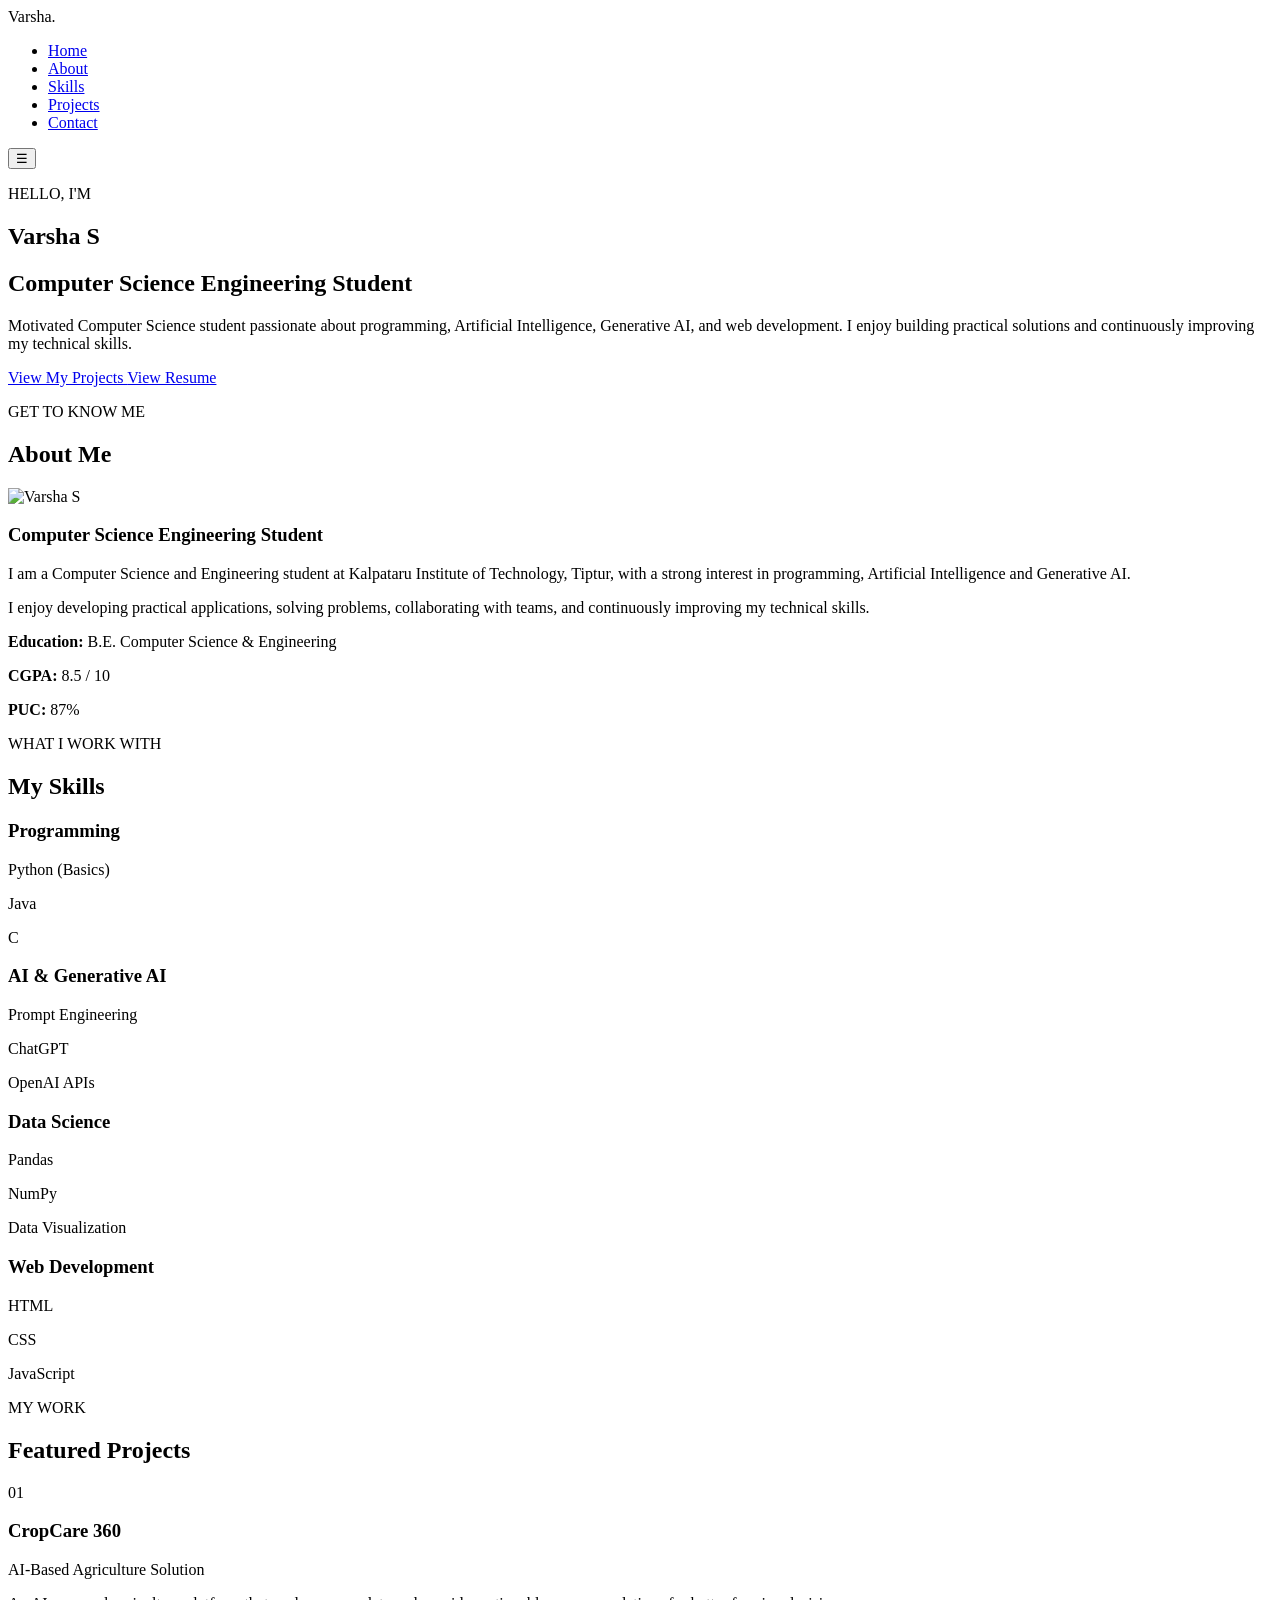
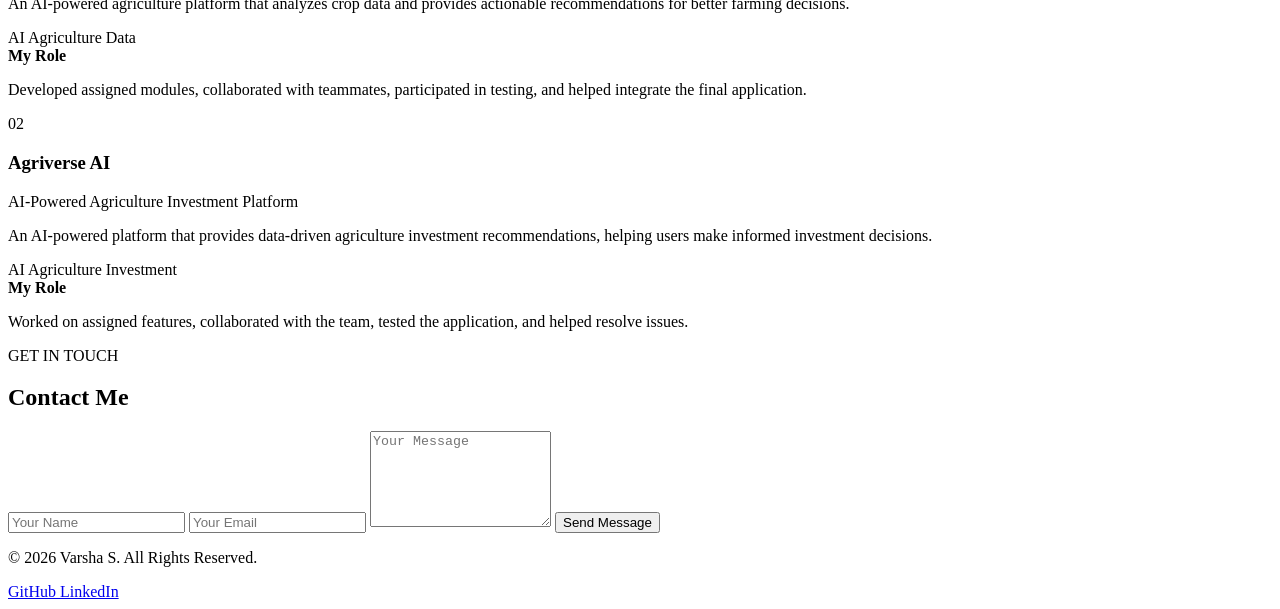
==== index.html @ d412e78b "Rename portfolio_website/index.html to index.html" ====
<!DOCTYPE html>
<html lang="en">

<head>
    <meta charset="UTF-8">
    <meta name="viewport" content="width=device-width, initial-scale=1.0">
    <title>Varsha S | CSE Student</title>
    <link rel="stylesheet" href="style.css">
</head>

<body>

    <!-- =========================
         NAVIGATION
    ========================== -->

    <header>
        <nav class="navbar">

            <div class="logo">
                Varsha<span>.</span>
            </div>

            <ul class="nav-links">
                <li><a href="#home">Home</a></li>
                <li><a href="#about">About</a></li>
                <li><a href="#skills">Skills</a></li>
                <li><a href="#projects">Projects</a></li>
                <li><a href="#contact">Contact</a></li>
            </ul>

            <button id="menu-btn">☰</button>

        </nav>
    </header>


    <!-- =========================
         HOME
    ========================== -->

    <section id="home" class="hero">

        <div class="hero-content">

            <p class="hero-small">
                HELLO, I'M
            </p>

            <h1>
                Varsha <span>S</span>
            </h1>

            <h2>
                Computer Science Engineering Student
            </h2>

            <p>
                Motivated Computer Science student passionate about
                programming, Artificial Intelligence, Generative AI,
                and web development. I enjoy building practical
                solutions and continuously improving my technical skills.
            </p>

            <div class="buttons">

                <a href="#projects" class="btn primary">
                    View My Projects
                </a>

                <a href="./resume/resume.pdf"
                   class="btn secondary"
                   target="_blank">
                    View Resume
                </a>

            </div>

        </div>

    </section>


    <!-- =========================
         ABOUT
    ========================== -->

    <section id="about" class="about">

        <div class="section-title">

            <p>GET TO KNOW ME</p>

            <h2>About Me</h2>

        </div>


        <div class="about-container">

            <div class="about-image">

                <img
                    src="images/profile.jpeg"
                    alt="Varsha S"
                >

            </div>


            <div class="about-content">

                <h3>
                    Computer Science Engineering Student
                </h3>

                <p>
                    I am a Computer Science and Engineering student
                    at Kalpataru Institute of Technology, Tiptur,
                    with a strong interest in programming, Artificial
                    Intelligence and Generative AI.
                </p>

                <p>
                    I enjoy developing practical applications,
                    solving problems, collaborating with teams,
                    and continuously improving my technical skills.
                </p>


                <div class="about-info">

                    <p>
                        <strong>Education:</strong>
                        B.E. Computer Science & Engineering
                    </p>

                    <p>
                        <strong>CGPA:</strong>
                        8.5 / 10
                    </p>

                    <p>
                        <strong>PUC:</strong>
                        87%
                    </p>

                </div>

            </div>

        </div>

    </section>


    <!-- =========================
         SKILLS
    ========================== -->

    <section id="skills">

        <div class="section-title">

            <p>WHAT I WORK WITH</p>

            <h2>My Skills</h2>

        </div>


        <div class="skills-grid">

            <!-- Programming -->

            <div class="skill-card">

                <h3>
                    Programming
                </h3>

                <p>
                    Python (Basics)
                </p>

                <p>
                    Java
                </p>

                <p>
                    C
                </p>

            </div>


            <!-- AI -->

            <div class="skill-card">

                <h3>
                    AI & Generative AI
                </h3>

                <p>
                    Prompt Engineering
                </p>

                <p>
                    ChatGPT
                </p>

                <p>
                    OpenAI APIs
                </p>

            </div>


            <!-- Data Science -->

            <div class="skill-card">

                <h3>
                    Data Science
                </h3>

                <p>
                    Pandas
                </p>

                <p>
                    NumPy
                </p>

                <p>
                    Data Visualization
                </p>

            </div>


            <!-- Web Development -->

            <div class="skill-card">

                <h3>
                    Web Development
                </h3>

                <p>
                    HTML
                </p>

                <p>
                    CSS
                </p>

                <p>
                    JavaScript
                </p>

            </div>

        </div>

    </section>


    <!-- =========================
         PROJECTS
    ========================== -->

    <section id="projects" class="projects">

        <div class="section-title">

            <p>MY WORK</p>

            <h2>Featured Projects</h2>

        </div>


        <div class="projects-grid">


            <!-- =========================
                 PROJECT 1
            ========================== -->

            <div class="project-card">

                <div class="project-number">
                    01
                </div>

                <h3>
                    CropCare 360
                </h3>

                <p class="project-subtitle">
                    AI-Based Agriculture Solution
                </p>

                <p class="project-description">
                    An AI-powered agriculture platform that analyzes
                    crop data and provides actionable recommendations
                    for better farming decisions.
                </p>


                <div class="tags">

                    <span>AI</span>

                    <span>Agriculture</span>

                    <span>Data</span>

                </div>


                <div class="project-role">

                    <strong>
                        My Role
                    </strong>

                    <p>
                        Developed assigned modules, collaborated with
                        teammates, participated in testing, and helped
                        integrate the final application.
                    </p>

                </div>

            </div>


            <!-- =========================
                 PROJECT 2
            ========================== -->

            <div class="project-card">

                <div class="project-number">
                    02
                </div>

                <h3>
                    Agriverse AI
                </h3>

                <p class="project-subtitle">
                    AI-Powered Agriculture Investment Platform
                </p>

                <p class="project-description">
                    An AI-powered platform that provides data-driven
                    agriculture investment recommendations, helping
                    users make informed investment decisions.
                </p>


                <div class="tags">

                    <span>AI</span>

                    <span>Agriculture</span>

                    <span>Investment</span>

                </div>


                <div class="project-role">

                    <strong>
                        My Role
                    </strong>

                    <p>
                        Worked on assigned features, collaborated with
                        the team, tested the application, and helped
                        resolve issues.
                    </p>

                </div>

            </div>


        </div>

    </section>


    <!-- =========================
         CONTACT
    ========================== -->

    <section id="contact">

        <div class="section-title">

            <p>GET IN TOUCH</p>

            <h2>Contact Me</h2>

        </div>


        <div class="contact-container">

            <form id="contact-form" class="contact-form">

                <input
                    type="text"
                    id="name"
                    placeholder="Your Name"
                    required
                >

                <input
                    type="email"
                    id="email"
                    placeholder="Your Email"
                    required
                >

                <textarea
                    id="message"
                    placeholder="Your Message"
                    rows="6"
                    required
                ></textarea>

                <button
                    type="submit"
                    class="btn primary">
                    Send Message
                </button>

                <p id="form-message"></p>

            </form>

        </div>

    </section>


    <!-- =========================
         FOOTER
    ========================== -->

    <footer>

        <p>
            © 2026 Varsha S. All Rights Reserved.
        </p>

        <div class="social-links">

            <a
                href="https://github.com/varshu234"
                target="_blank">
                GitHub
            </a>

            <a
                href="https://linkedin.com/in/varsha-s-9b108a304"
                target="_blank">
                LinkedIn
            </a>

        </div>

    </footer>


    <!-- JavaScript -->

    <script src="script.js"></script>

</body>

</html>
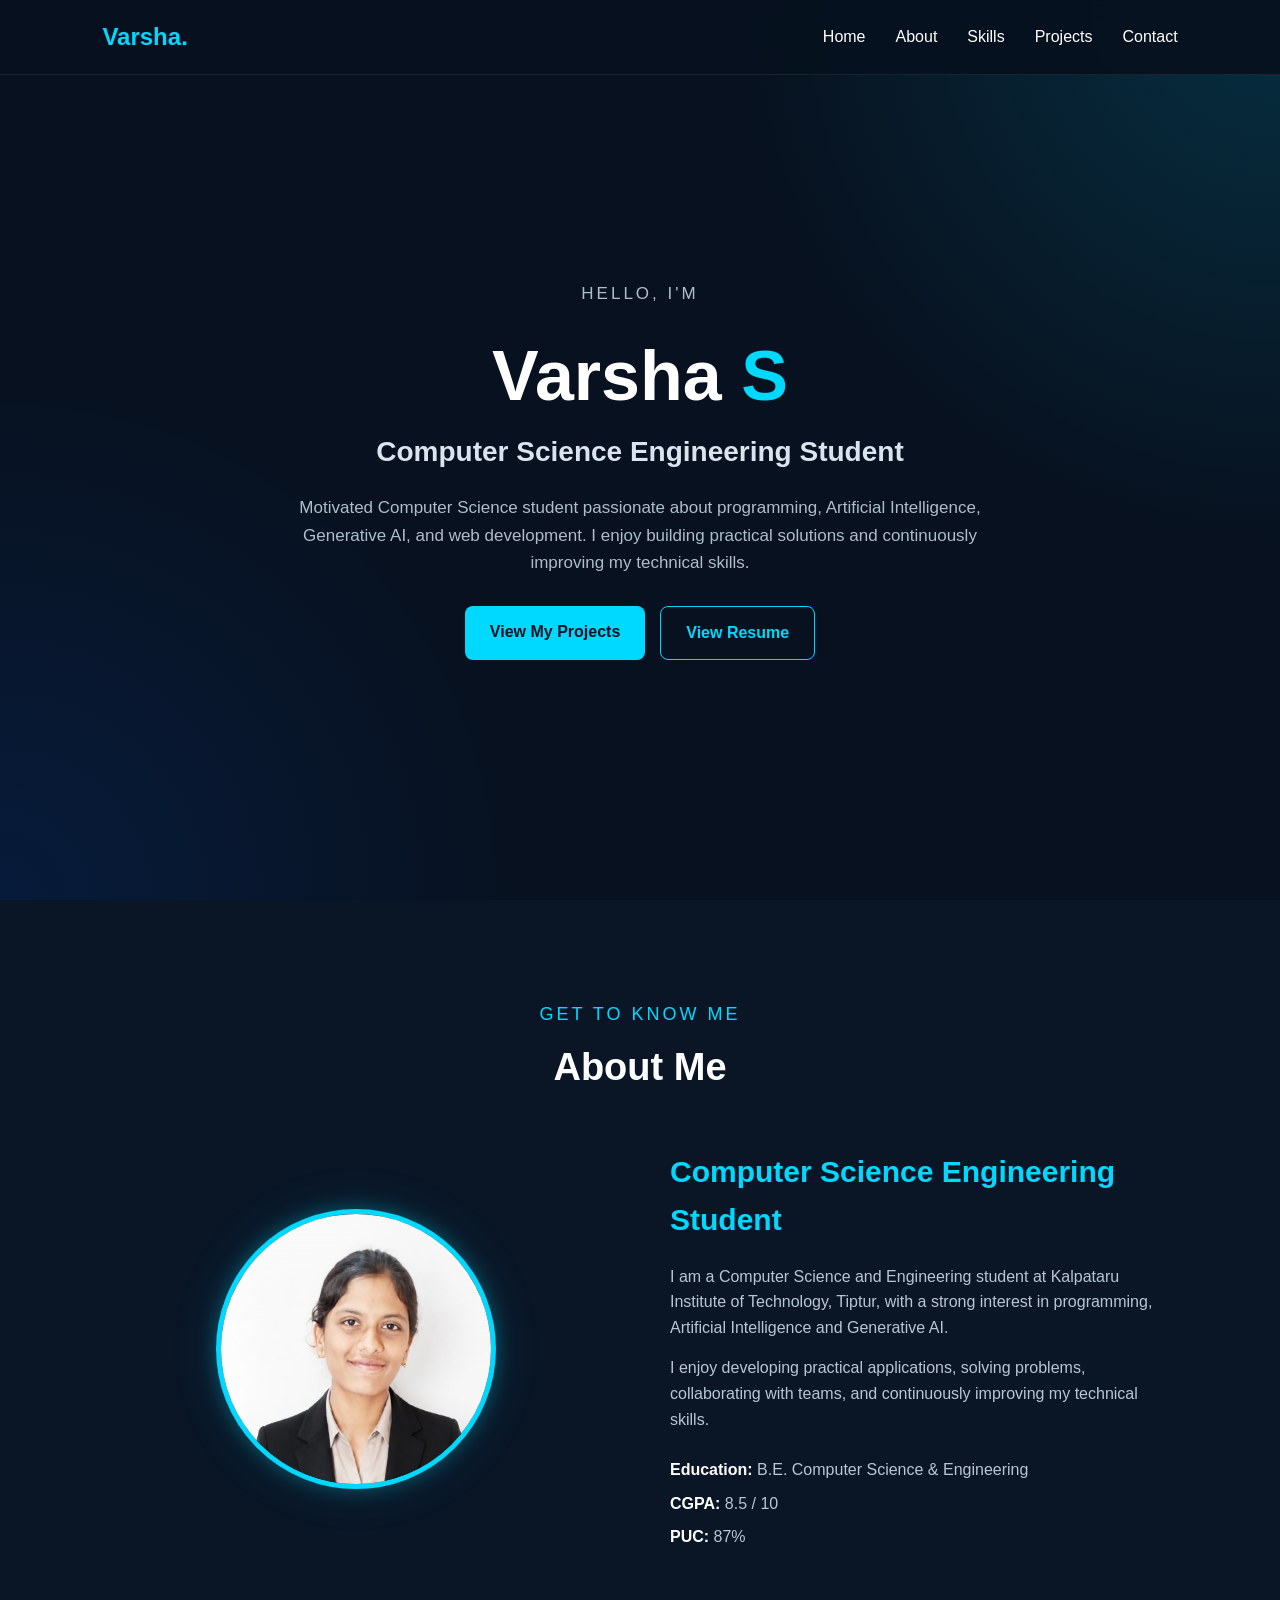
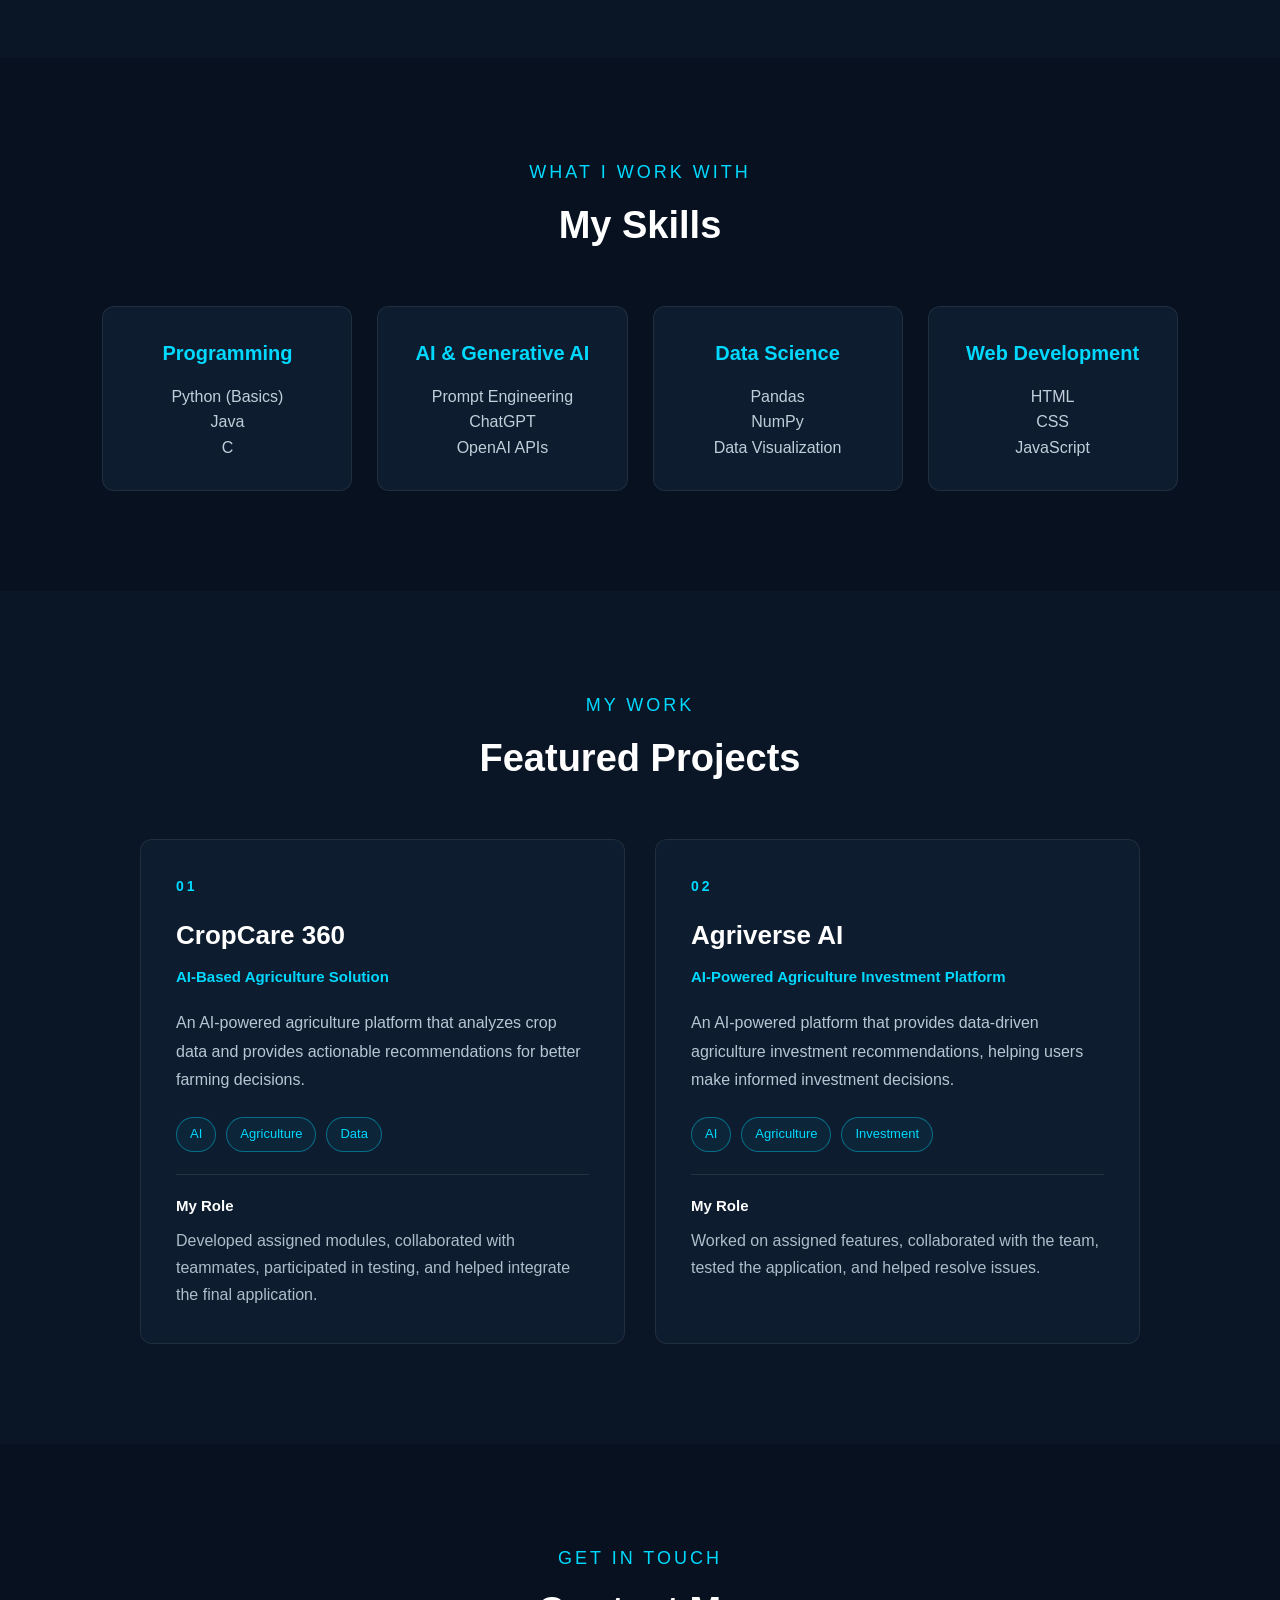
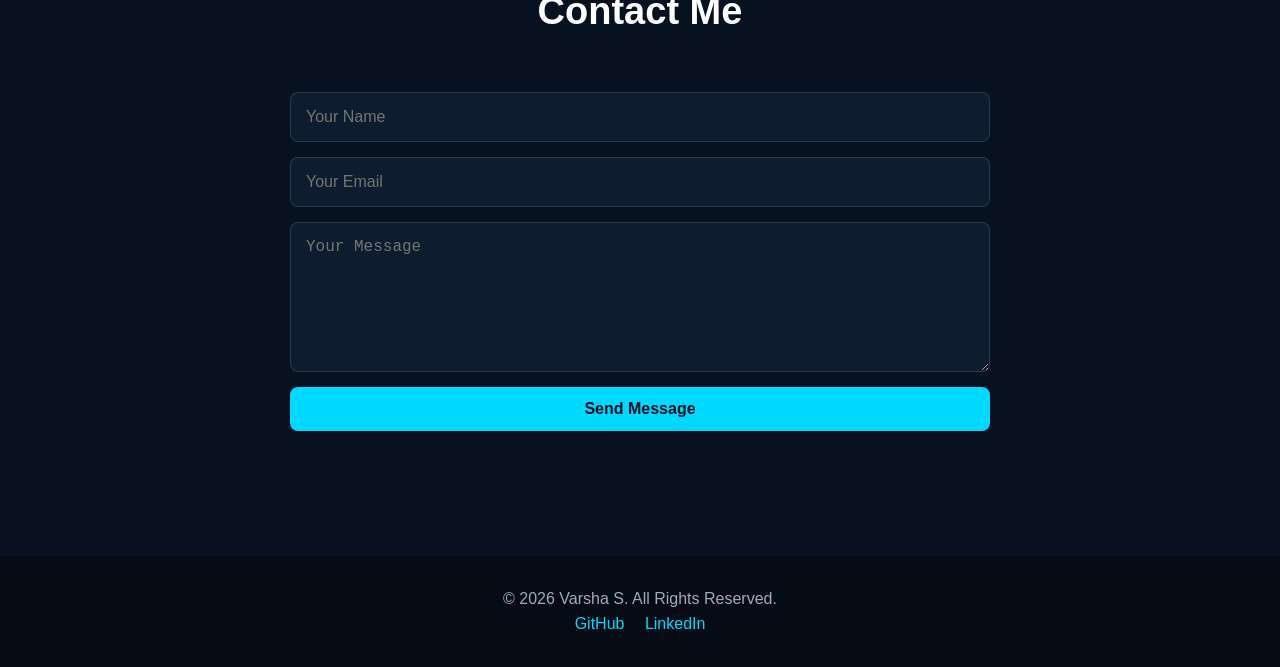
==== commit 503ed4fc: "Update index.html" ====
--- a/index.html
+++ b/index.html
@@ -68,7 +68,7 @@
                     View My Projects
                 </a>
 
-                <a href="./resume/resume.pdf"
+                <a href="./resume.pdf"
                    class="btn secondary"
                    target="_blank">
                     View Resume
--- a/style.css
+++ b/style.css
@@ -0,0 +1,860 @@
+/* =========================
+   RESET
+========================= */
+
+* {
+    margin: 0;
+    padding: 0;
+    box-sizing: border-box;
+}
+
+html {
+    scroll-behavior: smooth;
+}
+
+body {
+    font-family: Arial, Helvetica, sans-serif;
+    background: #07111f;
+    color: #ffffff;
+    line-height: 1.6;
+}
+
+
+/* =========================
+   NAVBAR
+========================= */
+
+.navbar {
+    position: fixed;
+    top: 0;
+    left: 0;
+    width: 100%;
+    z-index: 1000;
+
+    display: flex;
+    justify-content: space-between;
+    align-items: center;
+
+    padding: 18px 8%;
+
+    background: rgba(7, 17, 31, 0.95);
+    backdrop-filter: blur(10px);
+
+    border-bottom: 1px solid rgba(255, 255, 255, 0.08);
+}
+
+.logo {
+    font-size: 24px;
+    font-weight: bold;
+    color: #00d9ff;
+}
+
+.nav-links {
+    display: flex;
+    gap: 30px;
+    list-style: none;
+}
+
+.nav-links a {
+    position: relative;
+
+    color: #ffffff;
+    text-decoration: none;
+    font-size: 16px;
+
+    transition: color 0.3s ease;
+}
+
+.nav-links a:hover {
+    color: #00d9ff;
+}
+
+.nav-links a::after {
+    content: "";
+
+    position: absolute;
+    left: 0;
+    bottom: -5px;
+
+    width: 0;
+    height: 2px;
+
+    background: #00d9ff;
+
+    transition: width 0.3s ease;
+}
+
+.nav-links a:hover::after {
+    width: 100%;
+}
+
+
+/* =========================
+   MENU BUTTON
+========================= */
+
+#menu-btn {
+    display: none;
+
+    background: none;
+    border: none;
+
+    color: #ffffff;
+    font-size: 28px;
+
+    cursor: pointer;
+}
+
+
+/* =========================
+   GENERAL SECTION
+========================= */
+
+section {
+    padding: 100px 8%;
+    scroll-margin-top: 70px;
+}
+
+.section-title {
+    text-align: center;
+    margin-bottom: 50px;
+}
+
+.section-title p {
+    color: #00d9ff;
+    font-size: 18px;
+    letter-spacing: 3px;
+    margin-bottom: 8px;
+}
+
+.section-title h2 {
+    color: #ffffff;
+    font-size: 38px;
+}
+
+
+/* =========================
+   HERO
+========================= */
+
+.hero {
+    min-height: 100vh;
+
+    display: flex;
+    justify-content: center;
+    align-items: center;
+
+    text-align: center;
+
+    padding: 120px 8% 80px;
+
+    background:
+        radial-gradient(
+            circle at top right,
+            rgba(0, 217, 255, 0.15),
+            transparent 35%
+        ),
+        radial-gradient(
+            circle at bottom left,
+            rgba(0, 100, 255, 0.12),
+            transparent 35%
+        );
+}
+
+.hero-content {
+    max-width: 850px;
+
+    animation: fadeUp 1s ease;
+}
+
+.hero-small {
+    color: #00d9ff;
+
+    font-size: 18px;
+
+    letter-spacing: 3px;
+
+    margin-bottom: 15px;
+}
+
+.hero h1 {
+    font-size: 70px;
+
+    line-height: 1.1;
+
+    margin-bottom: 15px;
+}
+
+.hero h1 span {
+    color: #00d9ff;
+}
+
+.hero h2 {
+    font-size: 28px;
+
+    color: #d8e4ee;
+
+    margin-bottom: 20px;
+}
+
+.hero p {
+    max-width: 700px;
+
+    margin: 0 auto 30px;
+
+    color: #aebdca;
+
+    font-size: 17px;
+}
+
+
+/* =========================
+   BUTTONS
+========================= */
+
+.buttons {
+    display: flex;
+
+    justify-content: center;
+
+    gap: 15px;
+
+    flex-wrap: wrap;
+}
+
+.btn {
+    display: inline-block;
+
+    padding: 13px 25px;
+
+    border-radius: 8px;
+
+    text-decoration: none;
+
+    font-weight: bold;
+
+    transition: all 0.3s ease;
+}
+
+.btn.primary {
+    background: #00d9ff;
+
+    color: #07111f;
+}
+
+.btn.primary:hover {
+    transform: translateY(-3px);
+
+    box-shadow:
+        0 10px 25px
+        rgba(0, 217, 255, 0.25);
+}
+
+.btn.secondary {
+    border: 1px solid #00d9ff;
+
+    color: #00d9ff;
+}
+
+.btn.secondary:hover {
+    background: #00d9ff;
+
+    color: #07111f;
+
+    transform: translateY(-3px);
+}
+
+
+/* =========================
+   ABOUT
+========================= */
+
+.about {
+    background: #0a1626;
+}
+
+.about-container {
+    display: grid;
+
+    grid-template-columns: 1fr 1fr;
+
+    gap: 60px;
+
+    align-items: center;
+}
+
+.about-image {
+    text-align: center;
+}
+
+.about-image img {
+    width: 280px;
+    height: 280px;
+
+    object-fit: cover;
+
+    border-radius: 50%;
+
+    border: 5px solid #00d9ff;
+
+    box-shadow:
+        0 0 20px rgba(0, 217, 255, 0.3),
+        0 0 50px rgba(0, 217, 255, 0.1);
+
+    animation:
+        floatImage
+        4s
+        ease-in-out
+        infinite;
+}
+
+.about-content h3 {
+    font-size: 30px;
+
+    margin-bottom: 20px;
+
+    color: #00d9ff;
+}
+
+.about-content p {
+    color: #b8c6d4;
+
+    margin-bottom: 15px;
+}
+
+.about-info {
+    margin-top: 25px;
+}
+
+.about-info p {
+    margin-bottom: 8px;
+}
+
+.about-info strong {
+    color: #ffffff;
+}
+
+
+/* =========================
+   SKILLS
+========================= */
+
+.skills-grid {
+    display: grid;
+
+    grid-template-columns:
+        repeat(4, 1fr);
+
+    gap: 25px;
+}
+
+.skill-card {
+    background: #0d1c2e;
+
+    padding: 30px 20px;
+
+    border:
+        1px solid
+        rgba(255, 255, 255, 0.08);
+
+    border-radius: 12px;
+
+    text-align: center;
+
+    transition: all 0.3s ease;
+
+    animation:
+        fadeUp
+        0.8s
+        ease;
+}
+
+.skill-card:hover {
+    transform: translateY(-8px);
+
+    border-color: #00d9ff;
+
+    box-shadow:
+        0 10px 30px
+        rgba(0, 217, 255, 0.12);
+}
+
+.skill-card h3 {
+    color: #00d9ff;
+
+    margin-bottom: 15px;
+
+    font-size: 20px;
+}
+
+.skill-card p {
+    color: #c1ceda;
+}
+
+
+/* =========================
+   PROJECTS
+========================= */
+
+.projects {
+    background: #0a1626;
+}
+
+.projects-grid {
+    display: grid;
+
+    grid-template-columns:
+        repeat(2, 1fr);
+
+    gap: 30px;
+
+    max-width: 1000px;
+
+    margin: auto;
+}
+
+.project-card {
+    position: relative;
+
+    overflow: hidden;
+
+    background: #0d1c2e;
+
+    padding: 35px;
+
+    border-radius: 12px;
+
+    border:
+        1px solid
+        rgba(255, 255, 255, 0.08);
+
+    transition:
+        all
+        0.35s
+        ease;
+
+    animation:
+        projectFadeUp
+        0.8s
+        ease
+        forwards;
+}
+
+
+/* Project hover */
+
+.project-card:hover {
+    transform: translateY(-10px);
+
+    border-color: #00d9ff;
+
+    box-shadow:
+        0 15px 35px
+        rgba(0, 217, 255, 0.15),
+        0 0 25px
+        rgba(0, 217, 255, 0.05);
+}
+
+
+/* Animated top line */
+
+.project-card::before {
+    content: "";
+
+    position: absolute;
+
+    top: 0;
+    left: 0;
+
+    width: 100%;
+    height: 3px;
+
+    background: #00d9ff;
+
+    transform: scaleX(0);
+
+    transform-origin: left;
+
+    transition:
+        transform
+        0.35s
+        ease;
+}
+
+.project-card:hover::before {
+    transform: scaleX(1);
+}
+
+
+/* Project number */
+
+.project-number {
+    font-size: 14px;
+
+    font-weight: bold;
+
+    color: #00d9ff;
+
+    letter-spacing: 3px;
+
+    margin-bottom: 18px;
+}
+
+
+/* Project title */
+
+.project-card h3 {
+    color: #ffffff;
+
+    font-size: 26px;
+
+    margin-bottom: 8px;
+}
+
+
+/* Project subtitle */
+
+.project-subtitle {
+    color: #00d9ff !important;
+
+    font-size: 15px;
+
+    font-weight: bold;
+
+    margin-bottom: 20px !important;
+}
+
+
+/* Project description */
+
+.project-description {
+    color: #b8c6d4;
+
+    line-height: 1.8;
+
+    margin-bottom: 20px;
+}
+
+
+/* Technology tags */
+
+.tags {
+    display: flex;
+
+    flex-wrap: wrap;
+
+    gap: 10px;
+
+    margin: 22px 0;
+}
+
+.tags span {
+    padding: 6px 13px;
+
+    border:
+        1px solid
+        rgba(0, 217, 255, 0.4);
+
+    border-radius: 20px;
+
+    color: #00d9ff;
+
+    font-size: 13px;
+
+    background:
+        rgba(0, 217, 255, 0.05);
+
+    transition:
+        all
+        0.3s
+        ease;
+}
+
+.tags span:hover {
+    background: #00d9ff;
+
+    color: #07111f;
+}
+
+
+/* My Role */
+
+.project-role {
+    margin-top: 22px;
+
+    padding-top: 18px;
+
+    border-top:
+        1px solid
+        rgba(255, 255, 255, 0.1);
+}
+
+.project-role strong {
+    color: #ffffff;
+
+    font-size: 15px;
+}
+
+.project-role p {
+    margin-top: 8px;
+
+    color: #aebdca;
+
+    line-height: 1.7;
+}
+
+
+/* =========================
+   CONTACT
+========================= */
+
+.contact-container {
+    max-width: 700px;
+
+    margin: auto;
+}
+
+.contact-form {
+    display: flex;
+
+    flex-direction: column;
+
+    gap: 15px;
+}
+
+.contact-form input,
+.contact-form textarea {
+    width: 100%;
+
+    padding: 15px;
+
+    background: #0d1c2e;
+
+    color: #ffffff;
+
+    border:
+        1px solid
+        rgba(255, 255, 255, 0.12);
+
+    border-radius: 8px;
+
+    outline: none;
+
+    font-size: 16px;
+}
+
+.contact-form input:focus,
+.contact-form textarea:focus {
+    border-color: #00d9ff;
+}
+
+.contact-form textarea {
+    min-height: 150px;
+
+    resize: vertical;
+}
+
+.contact-form button {
+    border: none;
+
+    cursor: pointer;
+
+    font-size: 16px;
+}
+
+#form-message {
+    margin-top: 10px;
+
+    color: #00d9ff;
+}
+
+
+/* =========================
+   FOOTER
+========================= */
+
+footer {
+    text-align: center;
+
+    padding: 30px 8%;
+
+    background: #050c15;
+
+    color: #9eacb9;
+}
+
+footer a {
+    color: #00d9ff;
+
+    text-decoration: none;
+
+    margin: 0 8px;
+}
+
+footer a:hover {
+    text-decoration: underline;
+}
+
+
+/* =========================
+   ANIMATIONS
+========================= */
+
+@keyframes fadeUp {
+
+    from {
+        opacity: 0;
+
+        transform:
+            translateY(30px);
+    }
+
+    to {
+        opacity: 1;
+
+        transform:
+            translateY(0);
+    }
+}
+
+@keyframes floatImage {
+
+    0% {
+        transform:
+            translateY(0);
+    }
+
+    50% {
+        transform:
+            translateY(-10px);
+    }
+
+    100% {
+        transform:
+            translateY(0);
+    }
+}
+
+@keyframes projectFadeUp {
+
+    from {
+        opacity: 0;
+
+        transform:
+            translateY(30px);
+    }
+
+    to {
+        opacity: 1;
+
+        transform:
+            translateY(0);
+    }
+}
+
+
+/* =========================
+   TABLET
+========================= */
+
+@media (max-width: 900px) {
+
+    .navbar {
+        padding: 18px 5%;
+    }
+
+    section {
+        padding: 80px 5%;
+    }
+
+    .hero h1 {
+        font-size: 55px;
+    }
+
+    .skills-grid {
+        grid-template-columns:
+            repeat(2, 1fr);
+    }
+
+    .about-container {
+        grid-template-columns: 1fr;
+
+        text-align: center;
+    }
+
+    .projects-grid {
+        grid-template-columns: 1fr;
+    }
+}
+
+
+/* =========================
+   MOBILE
+========================= */
+
+@media (max-width: 650px) {
+
+    #menu-btn {
+        display: block;
+    }
+
+    .nav-links {
+        position: absolute;
+
+        top: 70px;
+        left: 0;
+
+        width: 100%;
+
+        display: none;
+
+        flex-direction: column;
+
+        gap: 0;
+
+        background: #07111f;
+
+        text-align: center;
+    }
+
+    .nav-links.active {
+        display: flex;
+    }
+
+    .nav-links li {
+        padding: 15px;
+
+        border-bottom:
+            1px solid
+            rgba(255, 255, 255, 0.08);
+    }
+
+    .hero h1 {
+        font-size: 42px;
+    }
+
+    .hero h2 {
+        font-size: 22px;
+    }
+
+    .hero p {
+        font-size: 15px;
+    }
+
+    .section-title h2 {
+        font-size: 30px;
+    }
+
+    .skills-grid {
+        grid-template-columns: 1fr;
+    }
+
+    .about-image img {
+        width: 220px;
+        height: 220px;
+    }
+
+    .project-card {
+        padding: 25px;
+    }
+}
